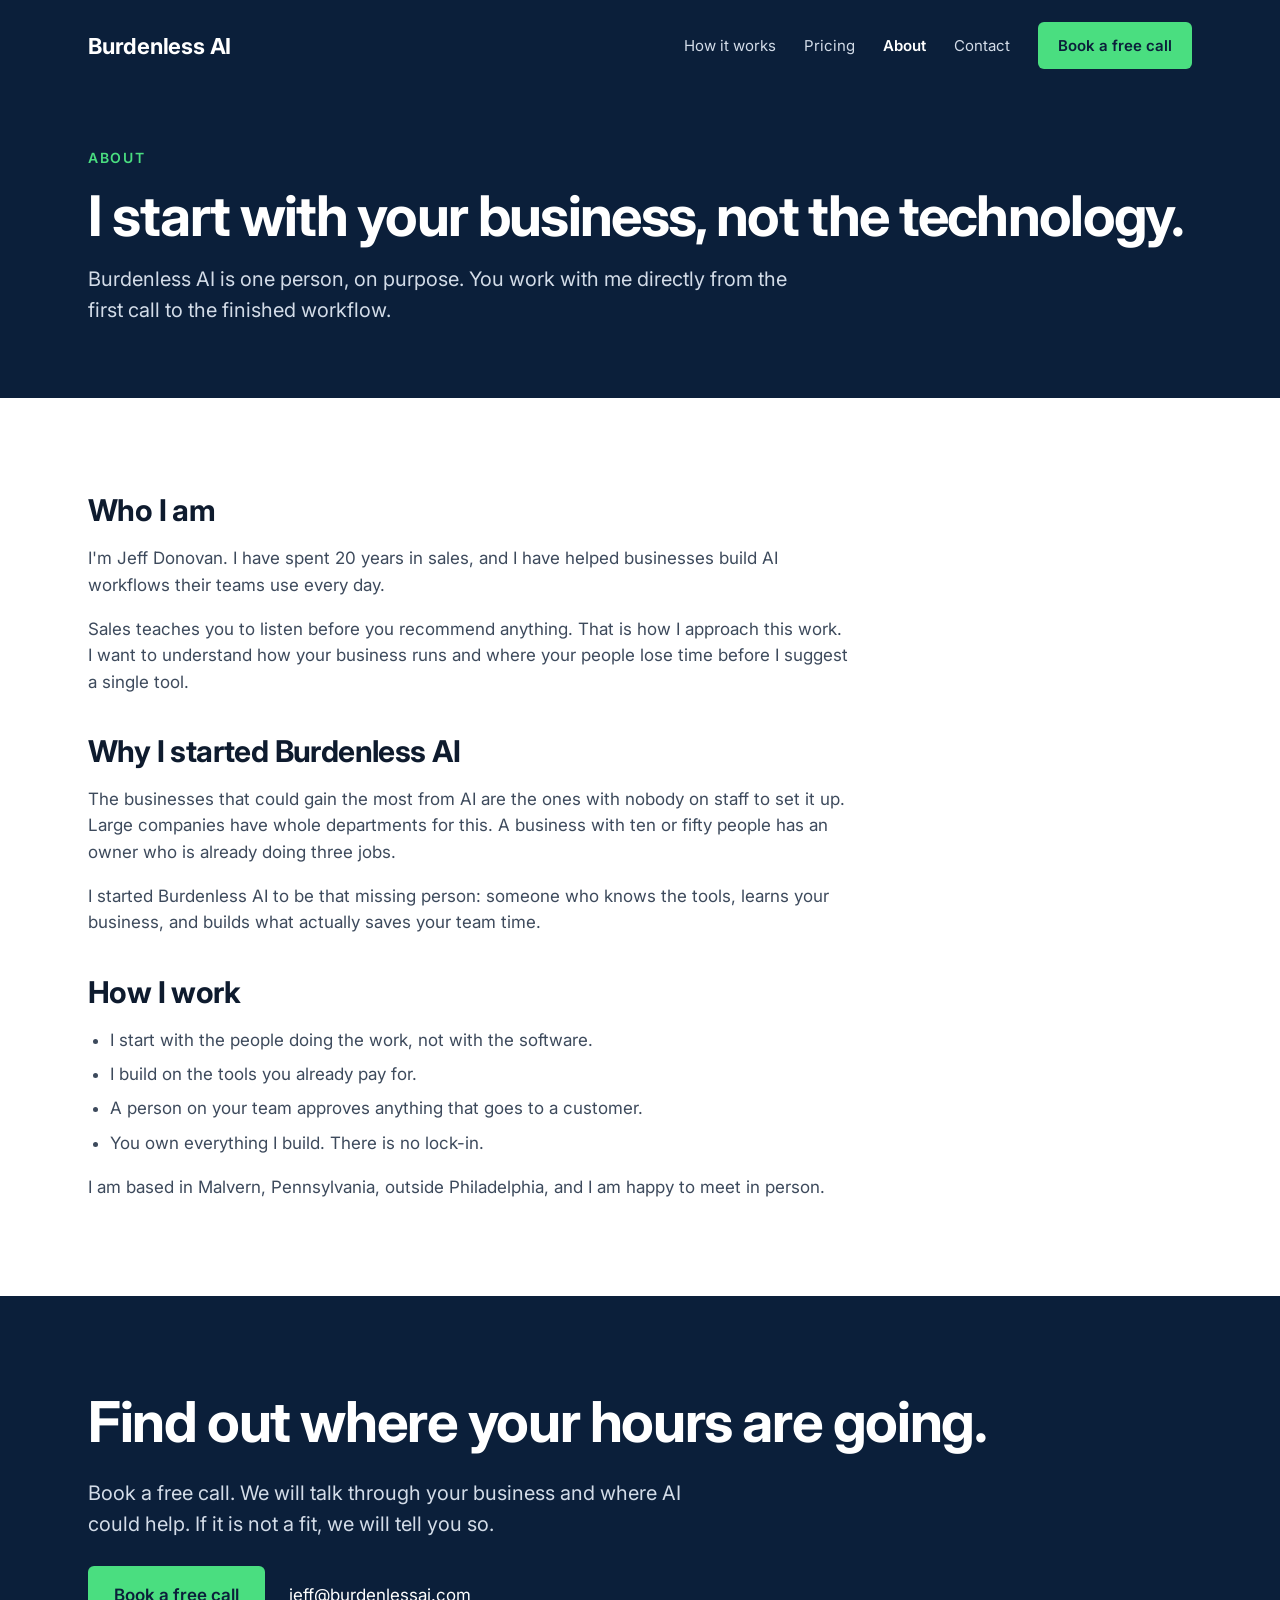
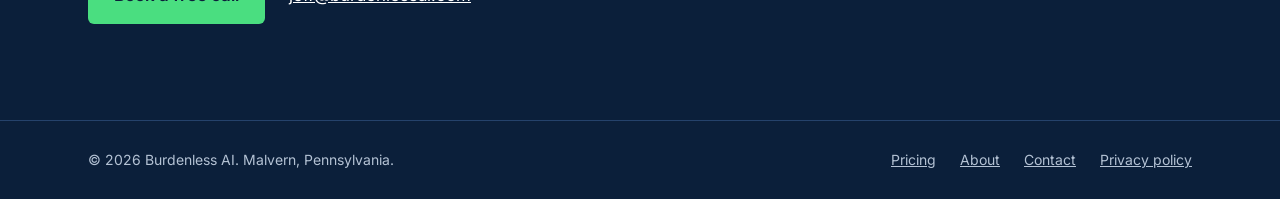
==== about.html @ ef0b1b40 "Add about page This file contains the HTML structure for the About page, including metadata, header," ====
<!DOCTYPE html>
<html lang="en">
<head>
<meta charset="utf-8">
<meta name="viewport" content="width=device-width, initial-scale=1">
<title>About | Burdenless AI</title>
<meta name="description" content="Burdenless AI is run by Jeff Donovan, who brings 20 years of sales experience to helping small businesses put AI to work.">
<meta property="og:title" content="About | Burdenless AI">
<meta property="og:description" content="Burdenless AI is run by Jeff Donovan, who brings 20 years of sales experience to helping small businesses put AI to work.">
<meta property="og:type" content="website">
<meta property="og:url" content="https://burdenlessai.com/about.html">
<link rel="icon" href="data:image/svg+xml,%3Csvg xmlns='http://www.w3.org/2000/svg' viewBox='0 0 64 64'%3E%3Crect width='64' height='64' rx='12' fill='%230B1F3A'/%3E%3Cpath d='M20 14h14a11 11 0 0 1 7 19.5A12 12 0 0 1 35 50H20z' fill='none' stroke='%234ADE80' stroke-width='6' stroke-linejoin='round'/%3E%3C/svg%3E">
<link rel="preconnect" href="https://fonts.googleapis.com">
<link rel="preconnect" href="https://fonts.gstatic.com" crossorigin>
<link rel="stylesheet" href="https://fonts.googleapis.com/css2?family=Inter:wght@400;500;600;700&display=swap">
<link rel="stylesheet" href="styles.css">
</head>
<body>

<header class="dark">
  <div class="wrap nav">
    <a class="brand" href="index.html">Burdenless AI</a>
    <nav aria-label="Main">
      <a href="index.html#how">How it works</a>
      <a href="pricing.html">Pricing</a>
      <a href="about.html" aria-current="page">About</a>
      <a href="contact.html">Contact</a>
      <a class="btn small" href="https://calendar.google.com/calendar/appointments/schedules/AcZssZ2IzNTVSiTkthAw-MrWxS-xYI8bpk3GoOJ2xWqG12dR9WXm9BjoEsiIFPHNjbeuoDRSe6bQC50L" target="_blank" rel="noopener">Book a free call</a>
    </nav>
  </div>
  <div class="wrap page-hero">
    <p class="eyebrow">About</p>
    <h1>I start with your business, not the technology.</h1>
    <p class="lede">Burdenless AI is one person, on purpose. You work with me directly from the first call to the finished workflow.</p>
  </div>
</header>

<main>
<section class="wrap pad">
  <div class="prose">
    <h2 style="margin-top: 0">Who I am</h2>
    <p>I'm Jeff Donovan. I have spent 20 years in sales, and I have helped businesses build AI workflows their teams use every day.</p>
    <p>Sales teaches you to listen before you recommend anything. That is how I approach this work. I want to understand how your business runs and where your people lose time before I suggest a single tool.</p>
    <h2>Why I started Burdenless AI</h2>
    <p>The businesses that could gain the most from AI are the ones with nobody on staff to set it up. Large companies have whole departments for this. A business with ten or fifty people has an owner who is already doing three jobs.</p>
    <p>I started Burdenless AI to be that missing person: someone who knows the tools, learns your business, and builds what actually saves your team time.</p>
    <h2>How I work</h2>
    <ul>
      <li>I start with the people doing the work, not with the software.</li>
      <li>I build on the tools you already pay for.</li>
      <li>A person on your team approves anything that goes to a customer.</li>
      <li>You own everything I build. There is no lock-in.</li>
    </ul>
    <p>I am based in Malvern, Pennsylvania, outside Philadelphia, and I am happy to meet in person.</p>
  </div>
</section>
</main>

<section id="book" class="dark closing">
  <div class="wrap pad">
    <h2>Find out where your hours are going.</h2>
    <p class="lede">Book a free call. We will talk through your business and where AI could help. If it is not a fit, we will tell you so.</p>
    <div class="cta-row">
      <a class="btn" href="https://calendar.google.com/calendar/appointments/schedules/AcZssZ2IzNTVSiTkthAw-MrWxS-xYI8bpk3GoOJ2xWqG12dR9WXm9BjoEsiIFPHNjbeuoDRSe6bQC50L" target="_blank" rel="noopener">Book a free call</a>
      <a class="email" href="mailto:jeff@burdenlessai.com">jeff@burdenlessai.com</a>
    </div>
  </div>
  <footer>
    <div class="wrap">
      <span>© 2026 Burdenless AI. Malvern, Pennsylvania.</span>
      <span class="foot-links"><a href="pricing.html">Pricing</a><a href="about.html">About</a><a href="contact.html">Contact</a><a href="privacy.html">Privacy policy</a></span>
    </div>
  </footer>
</section>

</body>
</html>
---- styles.css ----
:root {
  --navy: #0B1F3A;
  --navy-line: #25426B;
  --ink: #0E1B2E;
  --body: #3D4A5C;
  --muted: #4A5568;
  --on-navy: #D3DCE8;
  --on-navy-muted: #B4C2D4;
  --line: #DCE3EC;
  --line-strong: #B7C3D1;
  --tint: #EEF3F8;
  --green: #177245;
  --accent: #4ADE80;
  --display: Inter, system-ui, sans-serif;
}
* { box-sizing: border-box; }
html { scroll-behavior: smooth; }
body { margin: 0; font-family: Inter, system-ui, sans-serif; color: var(--ink); background: #fff; line-height: 1.55; font-size: 17px; -webkit-font-smoothing: antialiased; }
h1, h2, h3, p, ul { margin: 0; }
a { color: var(--navy); }
a:hover { color: #1D3F6E; }
a:focus-visible { outline: 3px solid var(--accent); outline-offset: 3px; border-radius: 4px; }
.wrap { max-width: 1160px; margin: 0 auto; padding-left: 28px; padding-right: 28px; }
.dark { background: var(--navy); color: #fff; }
.eyebrow { font-size: 14px; font-weight: 600; letter-spacing: 0.12em; text-transform: uppercase; color: var(--green); }
.dark .eyebrow { color: var(--accent); }
h2 { font-family: var(--display); font-weight: 700; font-size: clamp(30px, 3.4vw, 44px); line-height: 1.1; letter-spacing: -0.02em; text-wrap: balance; }
h3 { font-family: var(--display); font-weight: 600; font-size: 21px; line-height: 1.25; }
.btn { display: inline-block; background: var(--accent); color: var(--navy); text-decoration: none; font-weight: 600; font-size: 17px; padding: 16px 26px; border-radius: 6px; transition: background 0.15s; }
.btn:hover { background: #6EE7A0; color: var(--navy); }
.btn.small { font-size: 15px; padding: 12px 20px; }
.stack { display: flex; flex-direction: column; }
.cols { display: grid; gap: 24px; grid-template-columns: repeat(auto-fit, minmax(min(300px, 100%), 1fr)); }

/* nav */
.nav { padding-top: 22px; padding-bottom: 22px; display: flex; flex-wrap: wrap; align-items: center; justify-content: space-between; gap: 16px 32px; }
.brand { font-family: var(--display); font-weight: 700; font-size: 22px; letter-spacing: -0.01em; color: #fff; text-decoration: none; }
.brand:hover { color: #fff; }
.nav nav { display: flex; flex-wrap: wrap; align-items: center; gap: 8px 28px; }
.nav nav a:not(.btn) { color: var(--on-navy); text-decoration: none; font-size: 15px; padding: 12px 0; }
.nav nav a:not(.btn):hover { color: #fff; }

/* hero */
.hero { padding-top: 72px; padding-bottom: 96px; display: grid; grid-template-columns: repeat(auto-fit, minmax(min(440px, 100%), 1fr)); gap: 56px; align-items: center; }
.hero .stack { gap: 26px; }
h1 { font-family: var(--display); font-weight: 700; font-size: clamp(40px, 5vw, 68px); line-height: 1.06; letter-spacing: -0.03em; text-wrap: balance; }
.lede { font-size: 20px; color: var(--on-navy); max-width: 34em; text-wrap: pretty; }
.cta-row { display: flex; flex-wrap: wrap; align-items: center; gap: 16px 24px; }
.cta-note { font-size: 15px; color: var(--on-navy-muted); }
.card { background: #fff; color: var(--ink); border-radius: 10px; padding: 28px; display: flex; flex-direction: column; gap: 18px; box-shadow: 0 24px 60px rgba(0,0,0,0.35); }
.card-head { display: flex; justify-content: space-between; align-items: baseline; gap: 16px; flex-wrap: wrap; }
.card-head strong { font-family: var(--display); font-weight: 600; font-size: 18px; }
.card-head span { font-size: 13px; color: var(--muted); }
.area { padding: 14px 0; border-top: 1px solid var(--line); display: flex; flex-direction: column; gap: 4px; }
.area .label { font-size: 13px; font-weight: 600; letter-spacing: 0.08em; text-transform: uppercase; color: var(--green); }
.area .before { font-size: 15px; color: var(--muted); }
.area .after { font-size: 16px; font-weight: 600; }
.card-foot { border-top: 1px solid #C5CFDB; padding-top: 16px; font-size: 16px; }

/* sections */
section { scroll-margin-top: 16px; }
.pad { padding-top: 96px; padding-bottom: 96px; }
.section-head { display: flex; flex-direction: column; gap: 14px; margin-bottom: 44px; }
.box { background: #fff; border: 1px solid var(--line); border-radius: 10px; padding: 28px; display: flex; flex-direction: column; gap: 12px; }
.box p, .point p, .about p, .work li span:last-child, .work-intro p { color: var(--body); }

.steps { grid-template-columns: repeat(auto-fit, minmax(min(240px, 100%), 1fr)); }
.step { border: 1px solid var(--line); border-radius: 10px; padding: 32px; display: flex; flex-direction: column; gap: 16px; }
.step .num { font-family: var(--display); font-weight: 700; font-size: 44px; line-height: 1; color: var(--green); }
.step h3 { font-size: 26px; }
.step p { color: var(--body); }
.step .price { margin-top: auto; padding-top: 16px; border-top: 1px solid var(--line); font-weight: 600; color: var(--ink); }
.step .price.free { color: var(--green); }
.step.first { background: var(--navy); color: #fff; border-color: var(--navy); }
.step.first .num, .step.first .price { color: var(--accent); }
.step.first p { color: var(--on-navy); }
.step.first .price { border-top-color: var(--navy-line); }

.pricing { list-style: none; padding: 0; border: 1px solid var(--line); border-radius: 10px; overflow: hidden; max-width: 880px; }
.pricing li { display: grid; grid-template-columns: minmax(0, 1fr) auto; align-items: baseline; gap: 6px 24px; padding: 24px 32px; border-top: 1px solid var(--line); }
.pricing li:first-child { border-top: 0; }
.pricing h3 { font-size: 21px; }
.pricing .cost { font-family: var(--display); font-weight: 600; font-size: 20px; color: var(--navy); text-align: right; }
.pricing .cost.free { color: var(--green); }
.pricing .note { grid-column: 1 / -1; color: var(--body); }

.points { gap: 40px 48px; }
.point { border-top: 3px solid var(--green); padding-top: 18px; display: flex; flex-direction: column; gap: 8px; }

.tint { background: var(--tint); }
.work { display: grid; grid-template-columns: repeat(auto-fit, minmax(min(360px, 100%), 1fr)); gap: 48px 64px; align-items: start; }
.work-intro { display: flex; flex-direction: column; gap: 18px; }
.work-intro p { max-width: 30em; }
.work ul { list-style: none; padding: 0; display: flex; flex-direction: column; border-bottom: 1px solid var(--line-strong); }
.work li { padding: 20px 0; border-top: 1px solid var(--line-strong); display: flex; flex-direction: column; gap: 4px; }
.work li span:first-child { font-family: var(--display); font-weight: 600; font-size: 20px; }

.about { max-width: 760px; display: flex; flex-direction: column; gap: 18px; }

.closing .wrap.pad { display: flex; flex-direction: column; align-items: flex-start; gap: 26px; }
.closing h2 { font-size: clamp(34px, 4.4vw, 60px); line-height: 1.05; letter-spacing: -0.025em; max-width: 16em; }
.closing .lede { max-width: 32em; }
.closing .email { color: #fff; font-size: 17px; padding: 12px 0; }
footer { border-top: 1px solid var(--navy-line); }
footer .wrap { padding-top: 28px; padding-bottom: 28px; display: flex; flex-wrap: wrap; justify-content: space-between; gap: 12px 32px; font-size: 14px; color: var(--on-navy-muted); }

@media (max-width: 640px) {
  body { font-size: 16px; }
  .wrap { padding-left: 20px; padding-right: 20px; }
  .hero { padding-top: 40px; padding-bottom: 64px; gap: 40px; }
  .pad { padding-top: 64px; padding-bottom: 64px; }
  .nav nav a:not(.btn) { display: none; }
  .card, .step, .box { padding: 22px; }
  .pricing li { grid-template-columns: 1fr; padding: 20px 22px; }
  .pricing .cost { text-align: left; }
  .lede { font-size: 18px; }
}
@media (prefers-reduced-motion: reduce) { html { scroll-behavior: auto; } .btn { transition: none; } }

/* multi-page additions */
.nav nav a[aria-current="page"] { color: #fff; font-weight: 600; }
.page-hero { padding-top: 56px; padding-bottom: 72px; display: flex; flex-direction: column; gap: 18px; }
.page-hero h1 { font-size: clamp(36px, 4.4vw, 56px); }
.page-hero .lede { max-width: 36em; }
.prose { max-width: 760px; display: flex; flex-direction: column; gap: 18px; }
.prose p, .prose li { color: var(--body); }
.prose h2 { font-size: clamp(24px, 2.6vw, 30px); margin-top: 22px; }
.prose ul { padding-left: 22px; display: flex; flex-direction: column; gap: 8px; }
.prose .small { font-size: 15px; color: var(--muted); }
.text-link { font-weight: 600; }
.contact-list { list-style: none; padding: 0; max-width: 760px; border-bottom: 1px solid var(--line); }
.contact-list li { padding: 24px 0; border-top: 1px solid var(--line); display: flex; flex-direction: column; gap: 6px; }
.contact-list h2 { font-size: 21px; letter-spacing: 0; }
.contact-list p { color: var(--body); }
.contact-list .btn { align-self: flex-start; margin-top: 8px; }
.foot-links { display: flex; flex-wrap: wrap; gap: 8px 24px; }
footer a { color: var(--on-navy-muted); }
footer a:hover { color: #fff; }
@media (max-width: 640px) {
  .nav nav { width: 100%; gap: 4px 20px; }
  .nav nav a:not(.btn) { display: inline-block; font-size: 14px; padding: 10px 0; }
  .nav nav .btn.small { margin-left: auto; }
  .page-hero { padding-top: 32px; padding-bottom: 48px; }
}
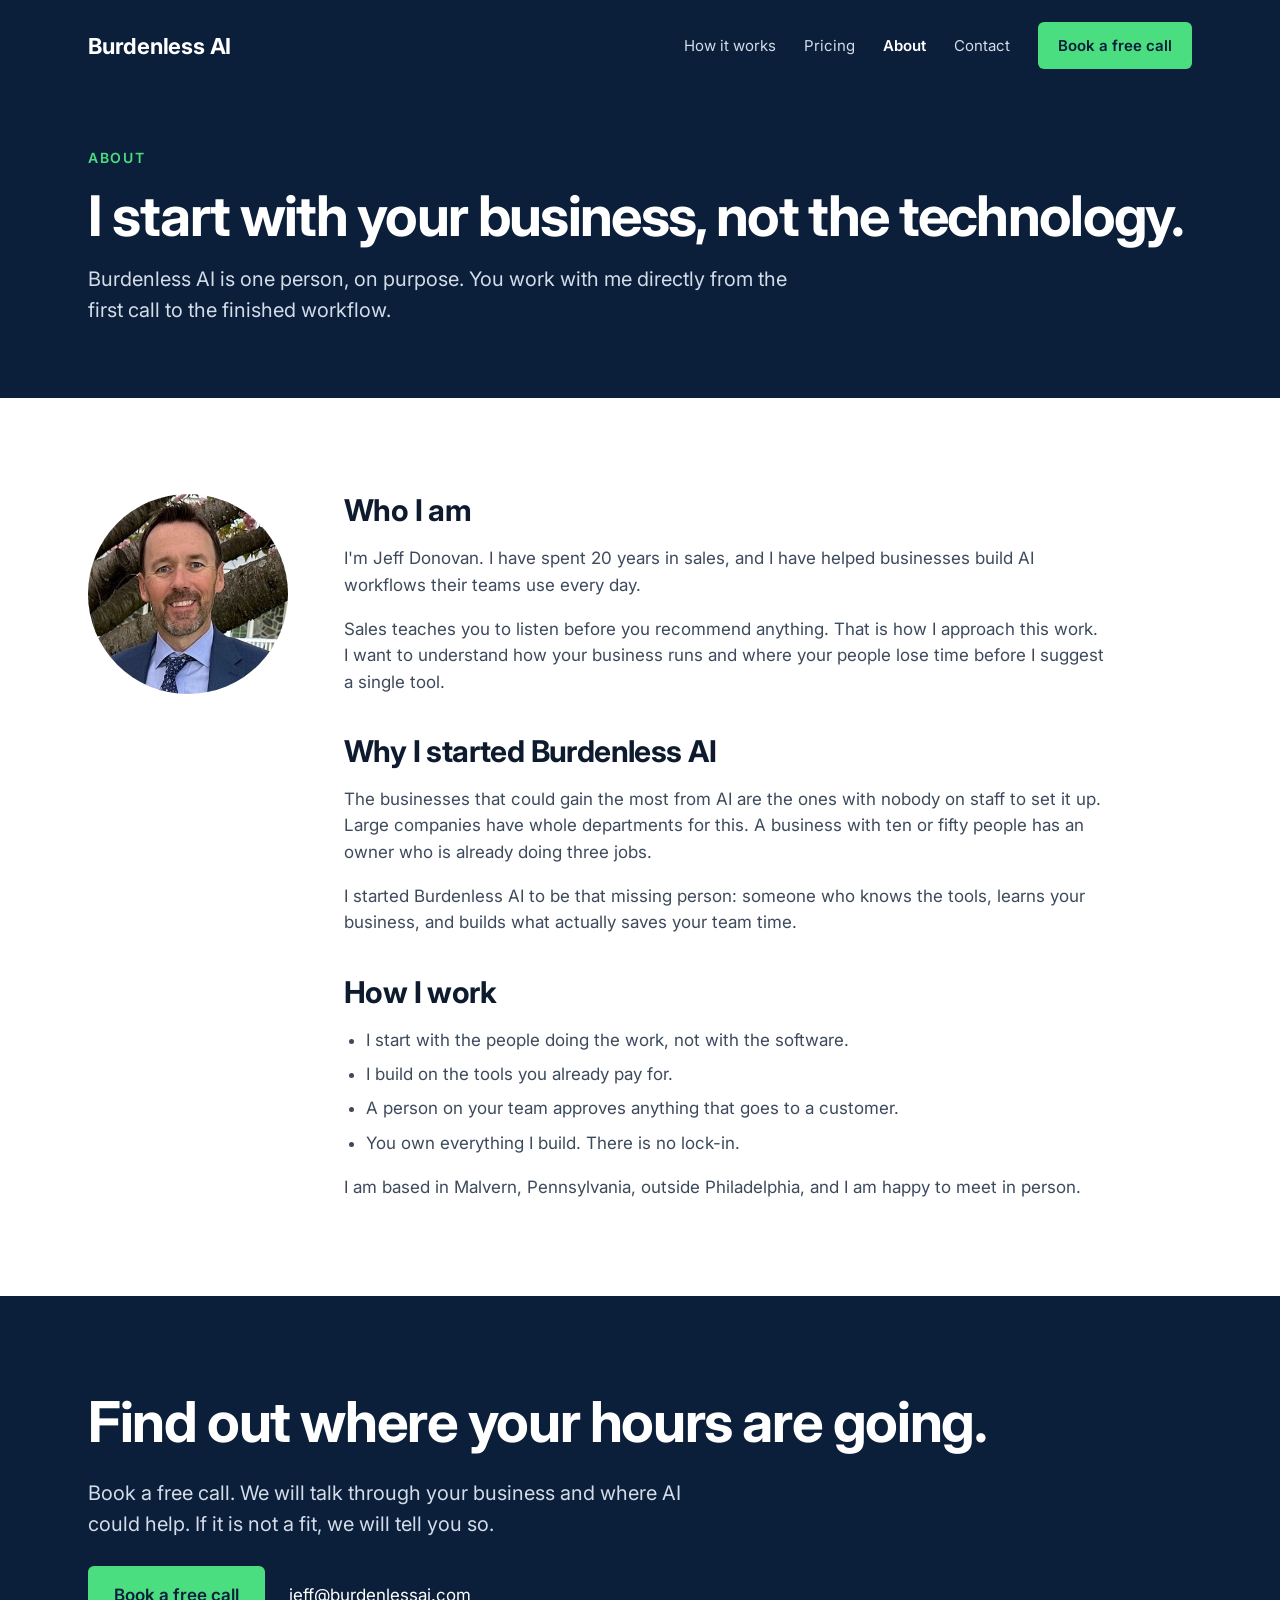
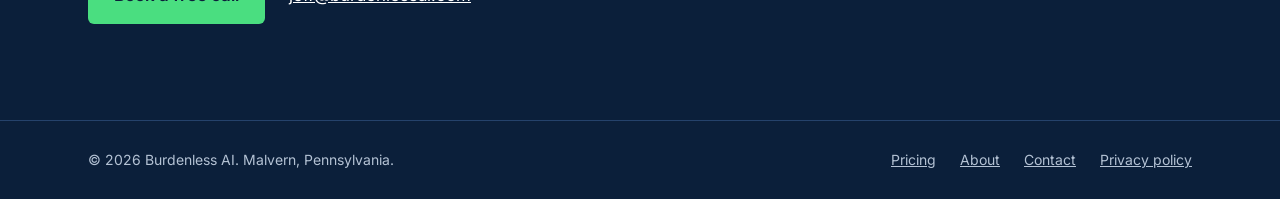
==== commit fc4a5584: "Add photo to about page" ====
--- a/about.html
+++ b/about.html
@@ -37,6 +37,8 @@
 
 <main>
 <section class="wrap pad">
+  <div class="with-photo">
+  <img class="portrait" src="E5402247-4A9E-4D00-922A-A02076DFF45B_4_5005_c.jpeg" alt="Jeff Donovan" width="200" height="200">
   <div class="prose">
     <h2 style="margin-top: 0">Who I am</h2>
     <p>I'm Jeff Donovan. I have spent 20 years in sales, and I have helped businesses build AI workflows their teams use every day.</p>
@@ -52,6 +54,7 @@
       <li>You own everything I build. There is no lock-in.</li>
     </ul>
     <p>I am based in Malvern, Pennsylvania, outside Philadelphia, and I am happy to meet in person.</p>
+  </div>
   </div>
 </section>
 </main>
--- a/styles.css
+++ b/styles.css
@@ -142,3 +142,6 @@
   .nav nav .btn.small { margin-left: auto; }
   .page-hero { padding-top: 32px; padding-bottom: 48px; }
 }
+.with-photo { display: grid; grid-template-columns: auto minmax(0, 1fr); gap: 32px 56px; align-items: start; }
+.portrait { width: 200px; height: 200px; border-radius: 50%; object-fit: cover; object-position: 100% 40%; display: block; }
+@media (max-width: 640px) { .with-photo { grid-template-columns: 1fr; } .portrait { width: 140px; height: 140px; } }
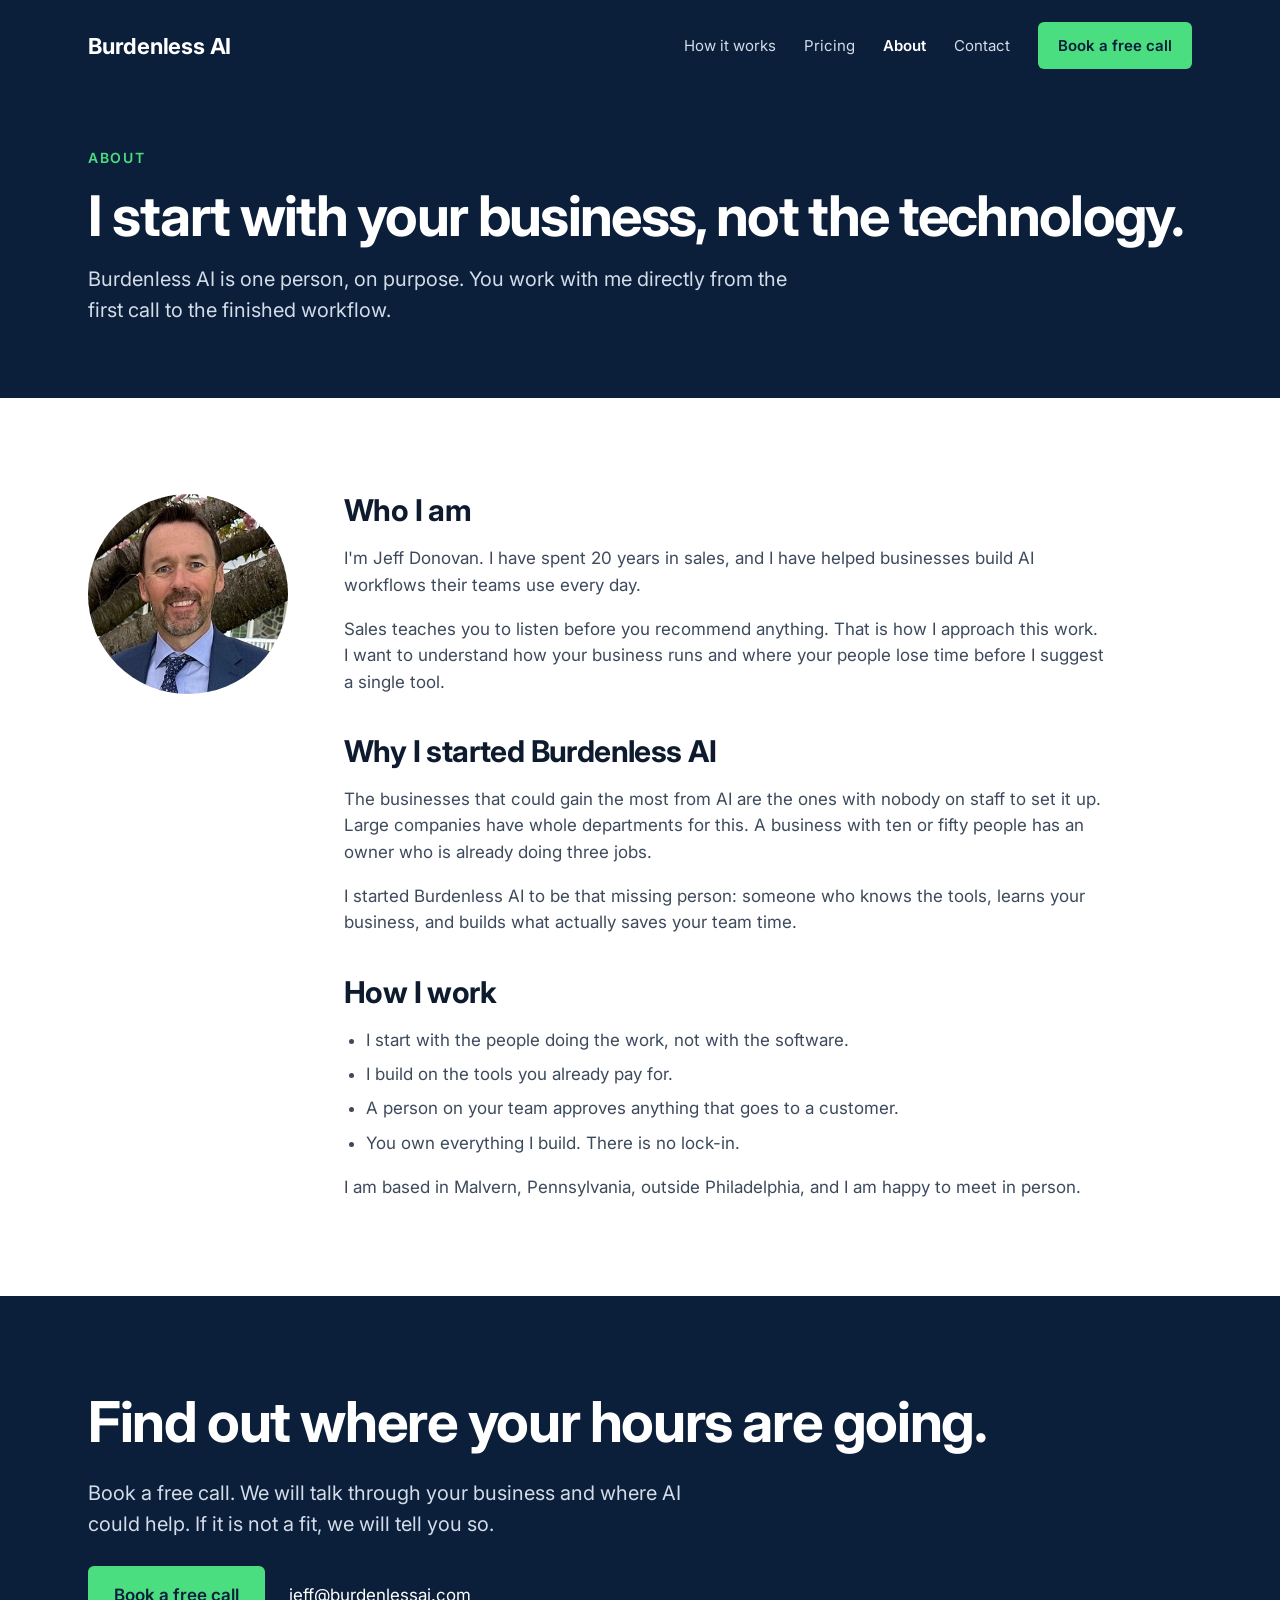
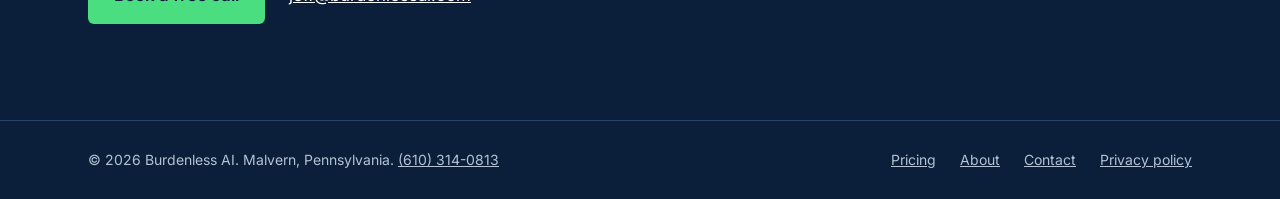
==== commit ea084023: "Add phone number to about page footer Added a phone number link to the footer." ====
--- a/about.html
+++ b/about.html
@@ -70,7 +70,7 @@
   </div>
   <footer>
     <div class="wrap">
-      <span>© 2026 Burdenless AI. Malvern, Pennsylvania.</span>
+      <span>© 2026 Burdenless AI. Malvern, Pennsylvania. <a href="tel:+16103140813">(610) 314-0813</a></span>
       <span class="foot-links"><a href="pricing.html">Pricing</a><a href="about.html">About</a><a href="contact.html">Contact</a><a href="privacy.html">Privacy policy</a></span>
     </div>
   </footer>
